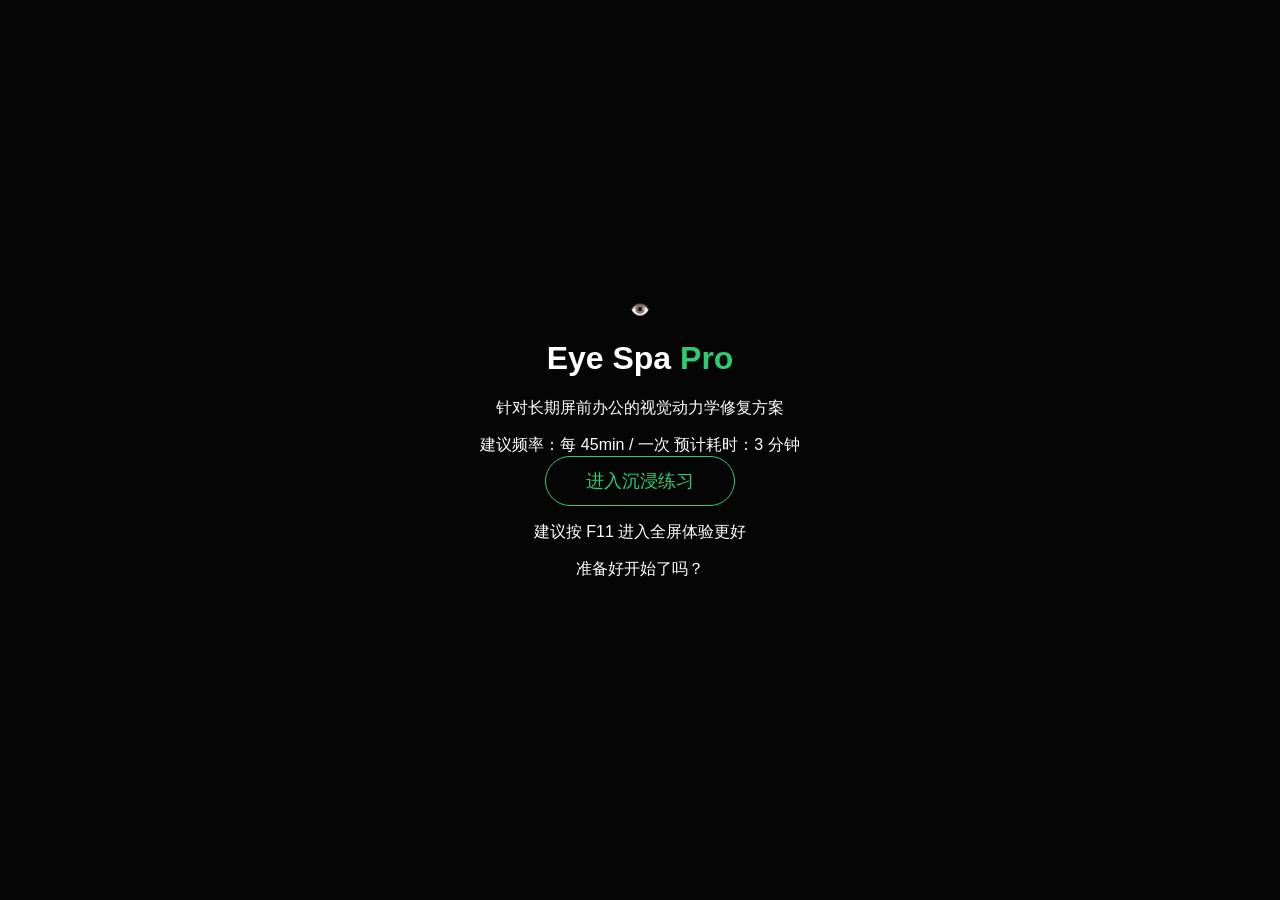
==== index.html @ 66604962 "init" ====
<!DOCTYPE html>
<html lang="zh-CN">
<head>
    <meta charset="UTF-8">
    <meta name="viewport" content="width=device-width, initial-scale=1.0">
    <title>Eye Spa Pro | 职场眼神守护计划</title>
    <link rel="stylesheet" href="css/style.css">
</head>
<body>
    <div class="glow"></div>
    <div id="app">
        <header id="header">
            <div class="logo">👁️</div>
            <h1>Eye Spa <span class="accent">Pro</span></h1>
            <p class="subtitle">针对长期屏前办公的视觉动力学修复方案</p>
            <div class="stats">
                <span>建议频率：每 45min / 一次</span>
                <span>预计耗时：3 分钟</span>
            </div>
            <button class="primary-btn" onclick="initExercise()">进入沉浸练习</button>
            <p class="tip">建议按 F11 进入全屏体验更好</p>
        </header>

        <main id="stage">
            <div id="ball"></div>
        </main>

        <section id="info-panel">
            <div id="hint">准备好开始了吗？</div>
            <div class="progress-container">
                <div id="progress-bar"></div>
            </div>
        </section>

        <footer id="quote-box"></footer>
    </div>
    <script src="js/script.js"></script>
</body>
</html>
---- css/style.css ----
:root {
    --bg: #050505;
    --green: #2ecc71;
    --text: #ffffff;
    --subtext: #888;
}

body {
    background: var(--bg);
    color: var(--text);
    font-family: -apple-system, BlinkMacSystemFont, "Segoe UI", Roboto, sans-serif;
    margin: 0; overflow: hidden; height: 100vh;
    display: flex; justify-content: center; align-items: center;
}

#app { width: 90%; max-width: 800px; text-align: center; }

.accent { color: var(--green); }

.primary-btn {
    background: transparent; border: 1px solid var(--green);
    color: var(--green); padding: 12px 40px; border-radius: 30px;
    font-size: 18px; cursor: pointer; transition: 0.3s;
}

.primary-btn:hover { background: var(--green); color: #000; box-shadow: 0 0 20px rgba(46,204,113,0.3); }

#stage {
    height: 400px; background: rgba(255,255,255,0.03);
    border-radius: 20px; position: relative; display: none; margin: 20px 0;
}

#ball {
    width: 25px; height: 25px; border-radius: 50%;
    background: radial-gradient(circle at 30%, #fff, var(--green));
    position: absolute; display: none; box-shadow: 0 0 25px var(--green);
}

.progress-container {
    width: 200px; height: 2px; background: #333; margin: 20px auto;
    border-radius: 2px; overflow: hidden; display: none;
}

#progress-bar { width: 0%; height: 100%; background: var(--green); transition: 0.3s; }

#quote-box { font-style: italic; color: var(--subtext); margin-top: 20px; font-size: 0.9rem; }
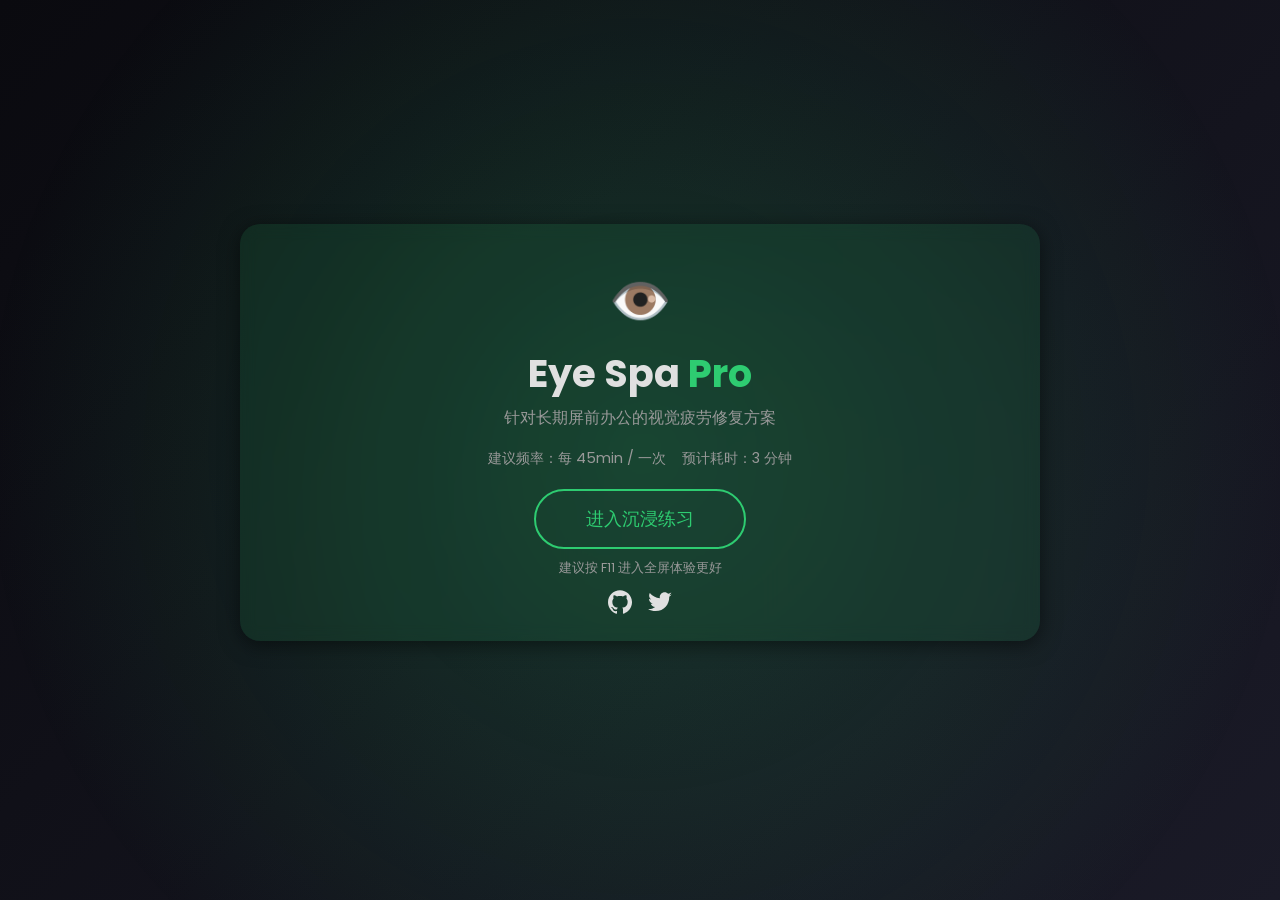
==== commit 1d4fbfa9: "update UI" ====
--- a/index.html
+++ b/index.html
@@ -3,7 +3,10 @@
 <head>
     <meta charset="UTF-8">
     <meta name="viewport" content="width=device-width, initial-scale=1.0">
-    <title>Eye Spa Pro | 职场眼神守护计划</title>
+    <title>Eye Spa Pro | 眼神守护计划</title>
+   <link rel="icon" href="favicon.ico" type="image/x-icon">
+    <!-- Google Font for better typography -->
+    <link href="https://fonts.googleapis.com/css2?family=Poppins:wght@300;400;600&display=swap" rel="stylesheet">
     <link rel="stylesheet" href="css/style.css">
 </head>
 <body>
@@ -12,25 +15,38 @@
         <header id="header">
             <div class="logo">👁️</div>
             <h1>Eye Spa <span class="accent">Pro</span></h1>
-            <p class="subtitle">针对长期屏前办公的视觉动力学修复方案</p>
+            <p class="subtitle">针对长期屏前办公的视觉疲劳修复方案</p>
             <div class="stats">
                 <span>建议频率：每 45min / 一次</span>
                 <span>预计耗时：3 分钟</span>
             </div>
             <button class="primary-btn" onclick="initExercise()">进入沉浸练习</button>
             <p class="tip">建议按 F11 进入全屏体验更好</p>
+            <div class="social-links">
+                <a href="https://github.com/wanxb/eye-spa-pro" target="_blank" title="GitHub">
+                    <!-- GitHub icon -->
+                    <svg viewBox="0 0 24 24" width="24" height="24" fill="currentColor">
+                        <path d="M12 0.296c-6.627 0-12 5.373-12 12 0 5.303 3.438 9.8 8.205 11.387.6.113.82-.258.82-.577 0-.285-.01-1.04-.015-2.04-3.338.724-4.042-1.61-4.042-1.61-.546-1.387-1.333-1.758-1.333-1.758-1.089-.744.083-.729.083-.729 1.205.085 1.84 1.236 1.84 1.236 1.07 1.834 2.809 1.304 3.495.997.108-.775.42-1.305.763-1.605-2.665-.304-5.466-1.333-5.466-5.931 0-1.31.469-2.381 1.236-3.221-.124-.303-.536-1.524.117-3.176 0 0 1.008-.322 3.301 1.23.957-.266 1.983-.399 3.003-.404 1.02.005 2.047.138 3.006.404 2.291-1.552 3.297-1.23 3.297-1.23.655 1.653.243 2.874.119 3.176.77.84 1.235 1.911 1.235 3.221 0 4.61-2.804 5.625-5.475 5.921.431.372.815 1.102.815 2.222 0 1.605-.015 2.898-.015 3.293 0 .322.216.694.825.576 4.765-1.587 8.199-6.084 8.199-11.386 0-6.627-5.373-12-12-12z"/>
+                    </svg>
+                </a>
+                <a href="https://x.com/0xcaomo" target="_blank" title="X">
+                    <!-- X icon revised -->
+                    <svg viewBox="0 0 248 204" width="24" height="24" fill="currentColor">
+                        <path d="M247.9 24.1c-9.1 4-18.9 6.8-29.2 8 10.5-6.3 18.5-16.3 22.3-28.2-9.8 5.8-20.6 10-32.1 12.2-9.2-9.8-22.4-15.9-36.9-15.9-27.9 0-50.5 22.6-50.5 50.5 0 4 .4 7.9 1.3 11.6-42  -2.1-79.3-22.2-104.3-52.8-4.3 7.3-6.8 15.8-6.8 24.8 0 17.2 8.8 32.4 22.1 41.3-8.2-.3-15.9-2.5-22.6-6.3v.6c0 24 17.1 44 39.7 48.5-4.2 1.1-8.6 1.7-13.2 1.7-3.2 0-6.3-.3-9.3-.9 6.3 19.6 24.4 33.8 45.9 34.2-16.8 13.2-38 21.1-61 21.1-4 0-8-.2-11.9-.7 22 14.1 48.2 22.3 76.3 22.3 91.6 0 141.6-75.9 141.6-141.6 0-2.2 0-4.4-.1-6.6 9.8-7.1 18.3-16 25-26.2z"/>
+                    </svg>
+                </a>
+            </div>
         </header>
+
+        <!-- hint 文案放在动画框上方 -->
+        <div id="hint" class="hint"></div>
+        <div class="progress-container">
+            <div id="progress-bar"></div>
+        </div>
 
         <main id="stage">
             <div id="ball"></div>
         </main>
-
-        <section id="info-panel">
-            <div id="hint">准备好开始了吗？</div>
-            <div class="progress-container">
-                <div id="progress-bar"></div>
-            </div>
-        </section>
 
         <footer id="quote-box"></footer>
     </div>
--- a/css/style.css
+++ b/css/style.css
@@ -1,46 +1,209 @@
 :root {
-    --bg: #050505;
+    /* colour palette */
+    --bg: #0a0a0f;
     --green: #2ecc71;
-    --text: #ffffff;
-    --subtext: #888;
-}
-
+    --text: #e0e0e0;
+    --subtext: #999;
+    --accent-bg: rgba(46,204,113,0.1);
+    --transition: 0.3s ease;
+}
+
+/* base */
 body {
-    background: var(--bg);
+    background: linear-gradient(135deg, #0a0a0f 0%, #1a1a27 100%);
     color: var(--text);
-    font-family: -apple-system, BlinkMacSystemFont, "Segoe UI", Roboto, sans-serif;
-    margin: 0; overflow: hidden; height: 100vh;
-    display: flex; justify-content: center; align-items: center;
-}
-
-#app { width: 90%; max-width: 800px; text-align: center; }
+    font-family: 'Poppins', -apple-system, BlinkMacSystemFont, "Segoe UI", Roboto, sans-serif;
+    margin: 0;
+    overflow: hidden;
+    height: 100vh;
+    display: flex;
+    justify-content: center;
+    align-items: center;
+}
+
+/* subtle animated glow in the background */
+.glow {
+    position: fixed;
+    top: -20%;
+    left: -20%;
+    width: 140vw;
+    height: 140vh;
+    background: radial-gradient(circle at center, rgba(46,204,113,0.2), transparent 60%);
+    animation: pulse 8s infinite alternate;
+    pointer-events: none;
+    z-index: -1;
+}
+
+@keyframes pulse {
+    from { transform: scale(1); opacity: 0.8; }
+    to   { transform: scale(1.2); opacity: 0.6; }
+}
+
+#app {
+    width: 90%;
+    max-width: 800px;
+    text-align: center;
+    padding: 20px;
+}
+
+/* header styling */
+#header {
+    padding: 40px 20px 20px;
+    backdrop-filter: blur(8px);
+    background: var(--accent-bg);
+    border-radius: 20px;
+    box-shadow: 0 4px 20px rgba(0,0,0,0.5);
+}
+
+.logo {
+    font-size: 50px;
+    animation: rotate 10s linear infinite;
+}
+
+@keyframes rotate {
+    from { transform: rotate(0deg); }
+    to   { transform: rotate(360deg); }
+}
+
+h1 {
+    margin: 10px 0 5px; /* space below title */
+    font-size: 2.4rem;
+    line-height: 1.3; /* slightly looser for readability */
+}
+
+.subtitle {
+    margin: 8px 0 18px; /* tighten slightly above and below */
+    font-size: 1rem;
+    line-height: 1.4;
+    color: var(--subtext);
+}
+
+.stats {
+    display: flex;
+    justify-content: center;
+    gap: 16px; /* slightly reduced gap for compactness */
+    font-size: 0.9rem;
+    line-height: 1.5;
+    color: var(--subtext);
+    margin-bottom: 20px; /* extra space below stats before button */
+}
 
 .accent { color: var(--green); }
 
 .primary-btn {
-    background: transparent; border: 1px solid var(--green);
-    color: var(--green); padding: 12px 40px; border-radius: 30px;
-    font-size: 18px; cursor: pointer; transition: 0.3s;
-}
-
-.primary-btn:hover { background: var(--green); color: #000; box-shadow: 0 0 20px rgba(46,204,113,0.3); }
+    background: transparent;
+    border: 2px solid var(--green);
+    color: var(--green);
+    padding: 16px 50px; /* a bit more vertical padding */
+    border-radius: 30px;
+    font-size: 18px;
+    cursor: pointer;
+    transition: var(--transition);
+}
+
+.primary-btn:hover {
+    background: var(--green);
+    color: #000;
+    box-shadow: 0 0 25px rgba(46,204,113,0.4);
+    transform: scale(1.05);
+}
+
+.tip {
+    font-size: 0.8rem;
+    color: var(--subtext);
+    margin-top: 10px;
+}
 
 #stage {
-    height: 400px; background: rgba(255,255,255,0.03);
-    border-radius: 20px; position: relative; display: none; margin: 20px 0;
+    height: 400px;
+    background: rgba(255,255,255,0.05);
+    border-radius: 20px;
+    position: relative;
+    display: none;
+    margin: 20px 0 40px; /* leave space for hint */
+    overflow: hidden;
+}
+
+/* hint text above the animation stage */
+.hint {
+    font-size: 1.1rem;
+    color: var(--text);
+    margin: 10px 0 0;
+    min-height: 1.4em;
+    transition: var(--transition);
 }
 
 #ball {
-    width: 25px; height: 25px; border-radius: 50%;
+    width: 25px;
+    height: 25px;
+    border-radius: 50%;
     background: radial-gradient(circle at 30%, #fff, var(--green));
-    position: absolute; display: none; box-shadow: 0 0 25px var(--green);
+    position: absolute;
+    display: none;
+    box-shadow: 0 0 25px var(--green);
+    transition: transform 0.1s;
 }
 
 .progress-container {
-    width: 200px; height: 2px; background: #333; margin: 20px auto;
-    border-radius: 2px; overflow: hidden; display: none;
-}
-
-#progress-bar { width: 0%; height: 100%; background: var(--green); transition: 0.3s; }
-
-#quote-box { font-style: italic; color: var(--subtext); margin-top: 20px; font-size: 0.9rem; }+    width: 220px;
+    height: 4px;
+    background: #333;
+    margin: 20px auto;
+    border-radius: 2px;
+    overflow: hidden;
+    display: none;
+}
+
+#progress-bar {
+    width: 0%;
+    height: 100%;
+    background: var(--green);
+    transition: var(--transition);
+}
+
+#quote-box {
+    font-style: italic;
+    color: var(--subtext);
+    font-size: 0.9rem;
+    /* reposition into stage center */
+    position: absolute;
+    top: 50%;
+    left: 50%;
+    transform: translate(-50%, -50%);
+    width: 80%;
+    text-align: center;
+    pointer-events: none;
+}
+
+/* ensure stage preserves its own background when quote shows */
+#stage {
+    position: relative;
+}
+
+.social-links {
+    margin-top: 10px;
+    display: flex;
+    justify-content: center;
+    gap: 16px;
+}
+
+.social-links a {
+    color: var(--text);
+    transition: var(--transition);
+}
+
+.social-links a:hover {
+    color: var(--green);
+}
+
+.social-links svg {
+    width: 24px;
+    height: 24px;
+}
+
+/* responsive tweaks */
+@media (max-width: 480px) {
+    h1 { font-size: 1.8rem; }
+    .stats { flex-direction: column; gap: 8px; }
+    .primary-btn { padding: 12px 36px; }
+}
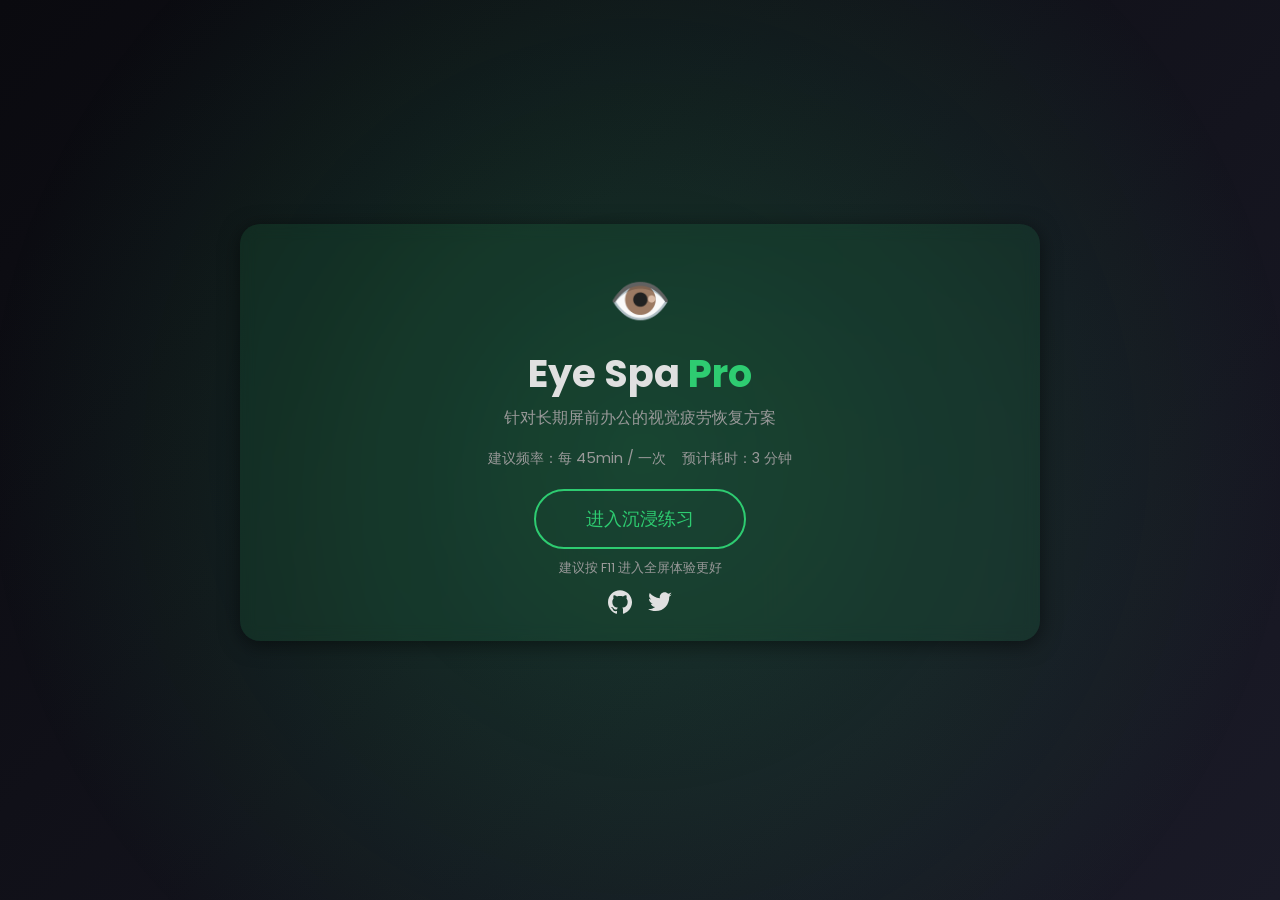
==== commit e2b7ab5f: "fix subtitle" ====
--- a/index.html
+++ b/index.html
@@ -15,7 +15,7 @@
         <header id="header">
             <div class="logo">👁️</div>
             <h1>Eye Spa <span class="accent">Pro</span></h1>
-            <p class="subtitle">针对长期屏前办公的视觉疲劳修复方案</p>
+            <p class="subtitle">针对长期屏前办公的视觉疲劳恢复方案</p>
             <div class="stats">
                 <span>建议频率：每 45min / 一次</span>
                 <span>预计耗时：3 分钟</span>
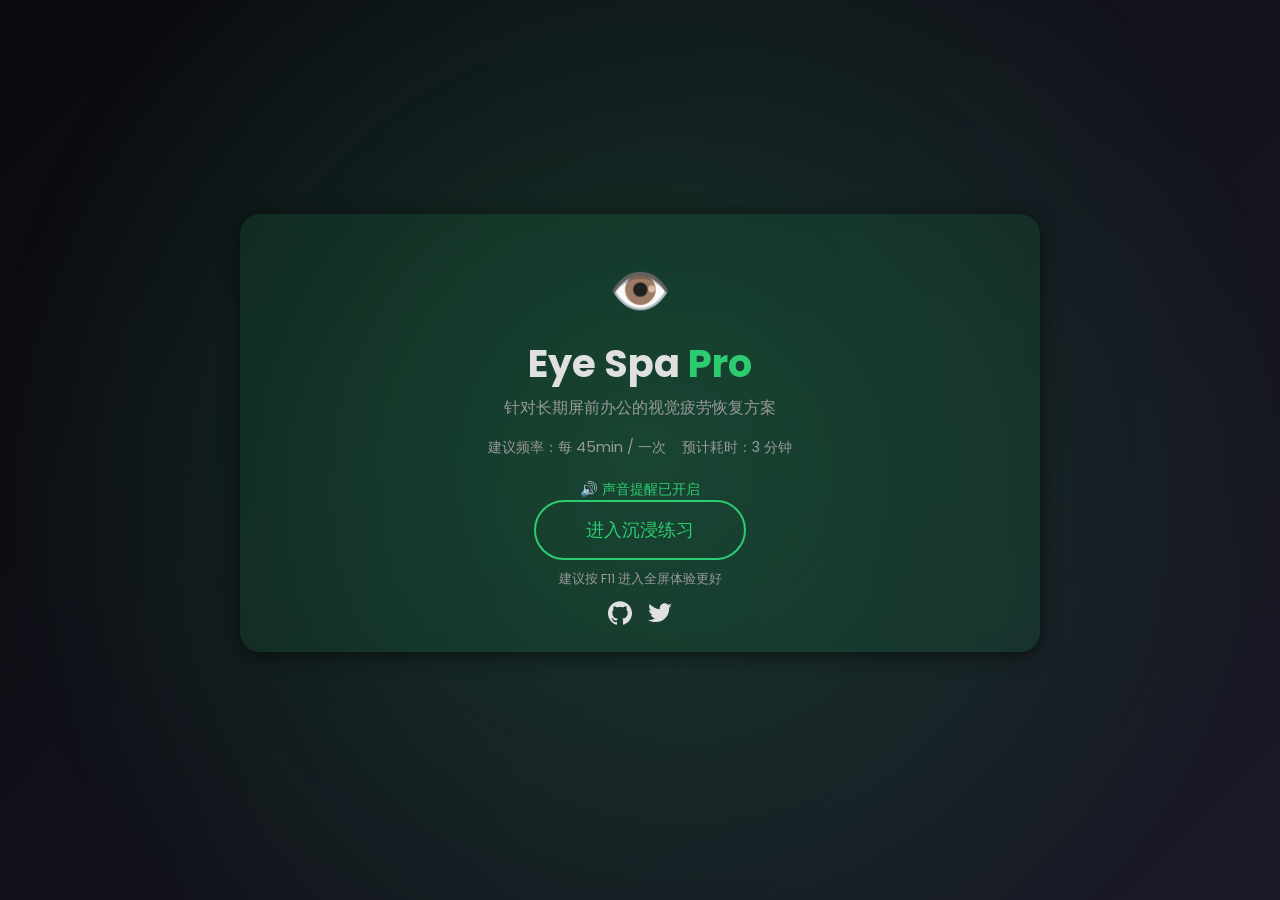
==== commit 96c1b809: "增加声音开关控制" ====
--- a/index.html
+++ b/index.html
@@ -19,6 +19,10 @@
             <div class="stats">
                 <span>建议频率：每 45min / 一次</span>
                 <span>预计耗时：3 分钟</span>
+            </div>
+            <!-- 声音提醒提示 -->
+            <div class="sound-alert" id="sound-indicator" title="点击可静音">
+                🔊 声音提醒已开启
             </div>
             <button class="primary-btn" onclick="initExercise()">进入沉浸练习</button>
             <p class="tip">建议按 F11 进入全屏体验更好</p>
--- a/css/style.css
+++ b/css/style.css
@@ -196,6 +196,25 @@
     color: var(--green);
 }
 
+.sound-alert {
+    margin-top: 12px;
+    font-size: 0.9rem;
+    color: var(--green);
+    display: flex;
+    align-items: center;
+    justify-content: center;
+    gap: 6px;
+    cursor: default;
+}
+
+.sound-alert.hidden {
+    display: none;
+}
+
+.sound-alert.muted {
+    color: var(--subtext);
+}
+
 .social-links svg {
     width: 24px;
     height: 24px;
